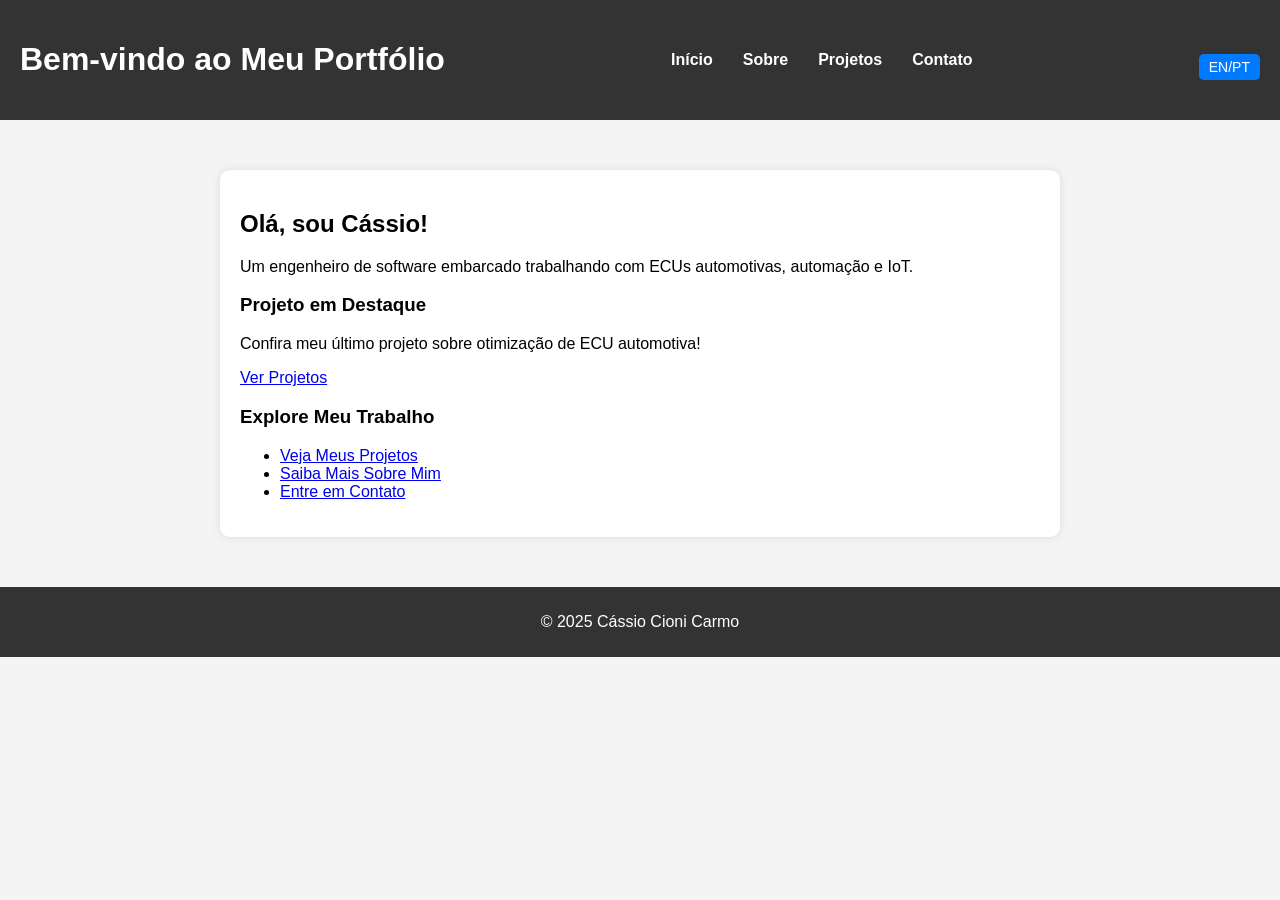
==== index.html @ e5561113 "feat: Add initial portfolio website with multi-language support - Created index.html for the homepag" ====
<!DOCTYPE html>
<html lang="pt-BR">
<head>
    <meta charset="UTF-8">
    <meta name="viewport" content="width=device-width, initial-scale=1.0">
    <title data-lang="pt" data-en="Home" data-pt="Início"></title>
    <!-- Link para o arquivo CSS externo -->
    <link rel="stylesheet" href="styles/style.css">
    <!-- Link para o arquivo JavaScript externo -->
    <script src="scripts/script.js" defer></script>
</head>
<body>
    <header>
        <h1 data-lang="pt" data-en="Welcome to My Portfolio" data-pt="Bem-vindo ao Meu Portfólio"></h1>
        <nav>
            <ul>
                <li><a href="index.html" data-lang="pt" data-en="Home" data-pt="Início"></a></li>
                <li><a href="about.html" data-lang="pt" data-en="About" data-pt="Sobre"></a></li>
                <li><a href="projects.html" data-lang="pt" data-en="Projects" data-pt="Projetos"></a></li>
                <li><a href="contact.html" data-lang="pt" data-en="Contact" data-pt="Contato"></a></li>
            </ul>
        </nav>
        <button class="lang-btn" onclick="toggleLanguage()">EN/PT</button>
    </header>
    
    <div class="container">
        <section class="intro">
            <h2 data-lang="pt" data-en="Hi, I'm Cássio!" data-pt="Olá, sou Cássio!"></h2>
            <p data-lang="pt" data-en="An embedded software engineer working with automotive ECUs, automation, and IoT." data-pt="Um engenheiro de software embarcado trabalhando com ECUs automotivas, automação e IoT."></p>
        </section>
        
        <section class="highlight">
            <h3 data-lang="pt" data-en="Featured Project" data-pt="Projeto em Destaque"></h3>
            <p data-lang="pt" data-en="Check out my latest project on automotive ECU optimization!" data-pt="Confira meu último projeto sobre otimização de ECU automotiva!"></p>
            <a href="projects.html" class="btn" data-lang="pt" data-en="View Projects" data-pt="Ver Projetos"></a>
        </section>
        
        <section class="explore">
            <h3 data-lang="pt" data-en="Explore My Work" data-pt="Explore Meu Trabalho"></h3>
            <ul>
                <li><a href="projects.html" data-lang="pt" data-en="See My Projects" data-pt="Veja Meus Projetos"></a></li>
                <li><a href="about.html" data-lang="pt" data-en="Learn More About Me" data-pt="Saiba Mais Sobre Mim"></a></li>
                <li><a href="contact.html" data-lang="pt" data-en="Get in Touch" data-pt="Entre em Contato"></a></li>
            </ul>
        </section>
    </div>
    
    <footer>
        <p>© 2025 Cássio Cioni Carmo</p>    
    </footer>
</body>
</html>
---- styles/style.css ----
body {
    font-family: Arial, sans-serif;
    margin: 0;
    padding: 0;
    background-color: #f4f4f4;
    text-align: center;
}

header {
    background: #333;
    color: #fff;
    padding: 20px;
    display: flex;
    justify-content: space-between;
    align-items: center;
}

nav ul {
    list-style: none;
    padding: 0;
    margin: 0;
    display: flex;
}

nav ul li {
    margin: 0 15px;
}

nav ul li a {
    color: white;
    text-decoration: none;
    font-weight: bold;
}

.container {
    max-width: 800px;
    margin: 50px auto;
    padding: 20px;
    background: white;
    border-radius: 10px;
    box-shadow: 0 0 10px rgba(0, 0, 0, 0.1);
    text-align: left;
}

.project {
    margin-bottom: 20px;
    padding: 15px;
    background: #e8e8e8;
    border-radius: 5px;
}

footer {
    background: #333;
    color: white;
    padding: 10px;
    margin-top: 20px;
}

.lang-btn {
    background: #007bff;
    color: white;
    border: none;
    padding: 5px 10px;
    cursor: pointer;
    border-radius: 5px;
    font-size: 14px;
}

body {
    font-family: Arial, sans-serif;
    margin: 0;
    padding: 0;
    background-color: #f4f4f4;
    text-align: center;
}

form {
    display: flex;
    flex-direction: column;
}

label {
    font-weight: bold;
    margin-top: 10px;
}

input, textarea {
    width: 100%;
    padding: 10px;
    margin-top: 5px;
    border: 1px solid #ccc;
    border-radius: 5px;
}

button {
    margin-top: 15px;
    padding: 10px;
    background: #333;
    color: white;
    border: none;
    border-radius: 5px;
    cursor: pointer;
}
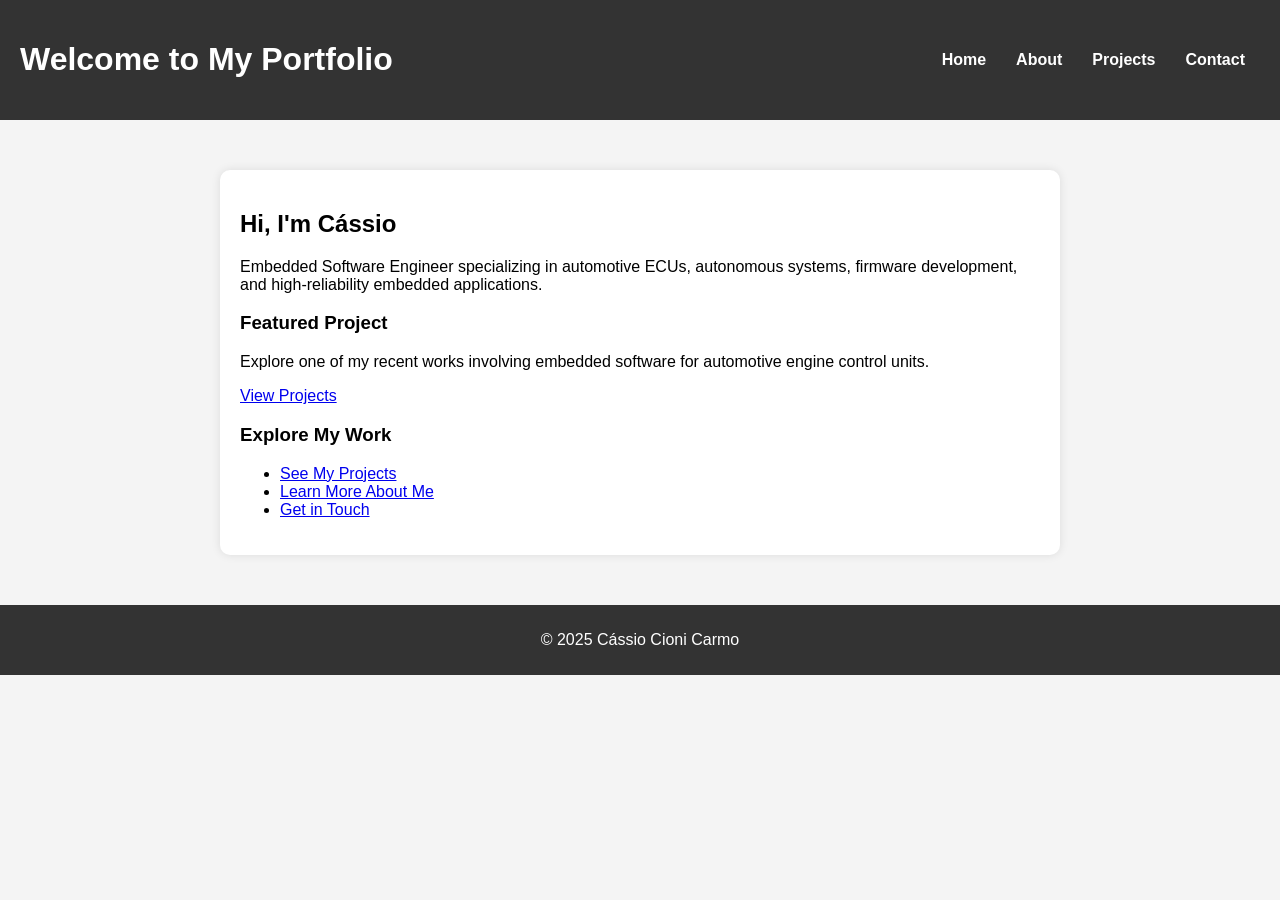
==== commit ef15fcca: "feat: Update website content and structure for improved clarity and professionalism" ====
--- a/index.html
+++ b/index.html
@@ -1,52 +1,59 @@
 <!DOCTYPE html>
-<html lang="pt-BR">
+<html lang="en">
 <head>
     <meta charset="UTF-8">
     <meta name="viewport" content="width=device-width, initial-scale=1.0">
-    <title data-lang="pt" data-en="Home" data-pt="Início"></title>
-    <!-- Link para o arquivo CSS externo -->
+    <title>Home</title>
     <link rel="stylesheet" href="styles/style.css">
-    <!-- Link para o arquivo JavaScript externo -->
     <script src="scripts/script.js" defer></script>
 </head>
+
 <body>
+
     <header>
-        <h1 data-lang="pt" data-en="Welcome to My Portfolio" data-pt="Bem-vindo ao Meu Portfólio"></h1>
+        <h1>Welcome to My Portfolio</h1>
         <nav>
             <ul>
-                <li><a href="index.html" data-lang="pt" data-en="Home" data-pt="Início"></a></li>
-                <li><a href="about.html" data-lang="pt" data-en="About" data-pt="Sobre"></a></li>
-                <li><a href="projects.html" data-lang="pt" data-en="Projects" data-pt="Projetos"></a></li>
-                <li><a href="contact.html" data-lang="pt" data-en="Contact" data-pt="Contato"></a></li>
+                <li><a href="index.html">Home</a></li>
+                <li><a href="about.html">About</a></li>
+                <li><a href="projects.html">Projects</a></li>
+                <li><a href="contact.html">Contact</a></li>
             </ul>
         </nav>
-        <button class="lang-btn" onclick="toggleLanguage()">EN/PT</button>
     </header>
     
     <div class="container">
+
         <section class="intro">
-            <h2 data-lang="pt" data-en="Hi, I'm Cássio!" data-pt="Olá, sou Cássio!"></h2>
-            <p data-lang="pt" data-en="An embedded software engineer working with automotive ECUs, automation, and IoT." data-pt="Um engenheiro de software embarcado trabalhando com ECUs automotivas, automação e IoT."></p>
+            <h2>Hi, I'm Cássio</h2>
+            <p>
+                Embedded Software Engineer specializing in automotive ECUs, autonomous systems,
+                firmware development, and high-reliability embedded applications.
+            </p>
         </section>
         
         <section class="highlight">
-            <h3 data-lang="pt" data-en="Featured Project" data-pt="Projeto em Destaque"></h3>
-            <p data-lang="pt" data-en="Check out my latest project on automotive ECU optimization!" data-pt="Confira meu último projeto sobre otimização de ECU automotiva!"></p>
-            <a href="projects.html" class="btn" data-lang="pt" data-en="View Projects" data-pt="Ver Projetos"></a>
+            <h3>Featured Project</h3>
+            <p>
+                Explore one of my recent works involving embedded software for automotive engine control units.
+            </p>
+            <a href="projects.html" class="btn">View Projects</a>
         </section>
         
         <section class="explore">
-            <h3 data-lang="pt" data-en="Explore My Work" data-pt="Explore Meu Trabalho"></h3>
+            <h3>Explore My Work</h3>
             <ul>
-                <li><a href="projects.html" data-lang="pt" data-en="See My Projects" data-pt="Veja Meus Projetos"></a></li>
-                <li><a href="about.html" data-lang="pt" data-en="Learn More About Me" data-pt="Saiba Mais Sobre Mim"></a></li>
-                <li><a href="contact.html" data-lang="pt" data-en="Get in Touch" data-pt="Entre em Contato"></a></li>
+                <li><a href="projects.html">See My Projects</a></li>
+                <li><a href="about.html">Learn More About Me</a></li>
+                <li><a href="contact.html">Get in Touch</a></li>
             </ul>
         </section>
+
     </div>
     
     <footer>
         <p>© 2025 Cássio Cioni Carmo</p>    
     </footer>
+
 </body>
 </html>
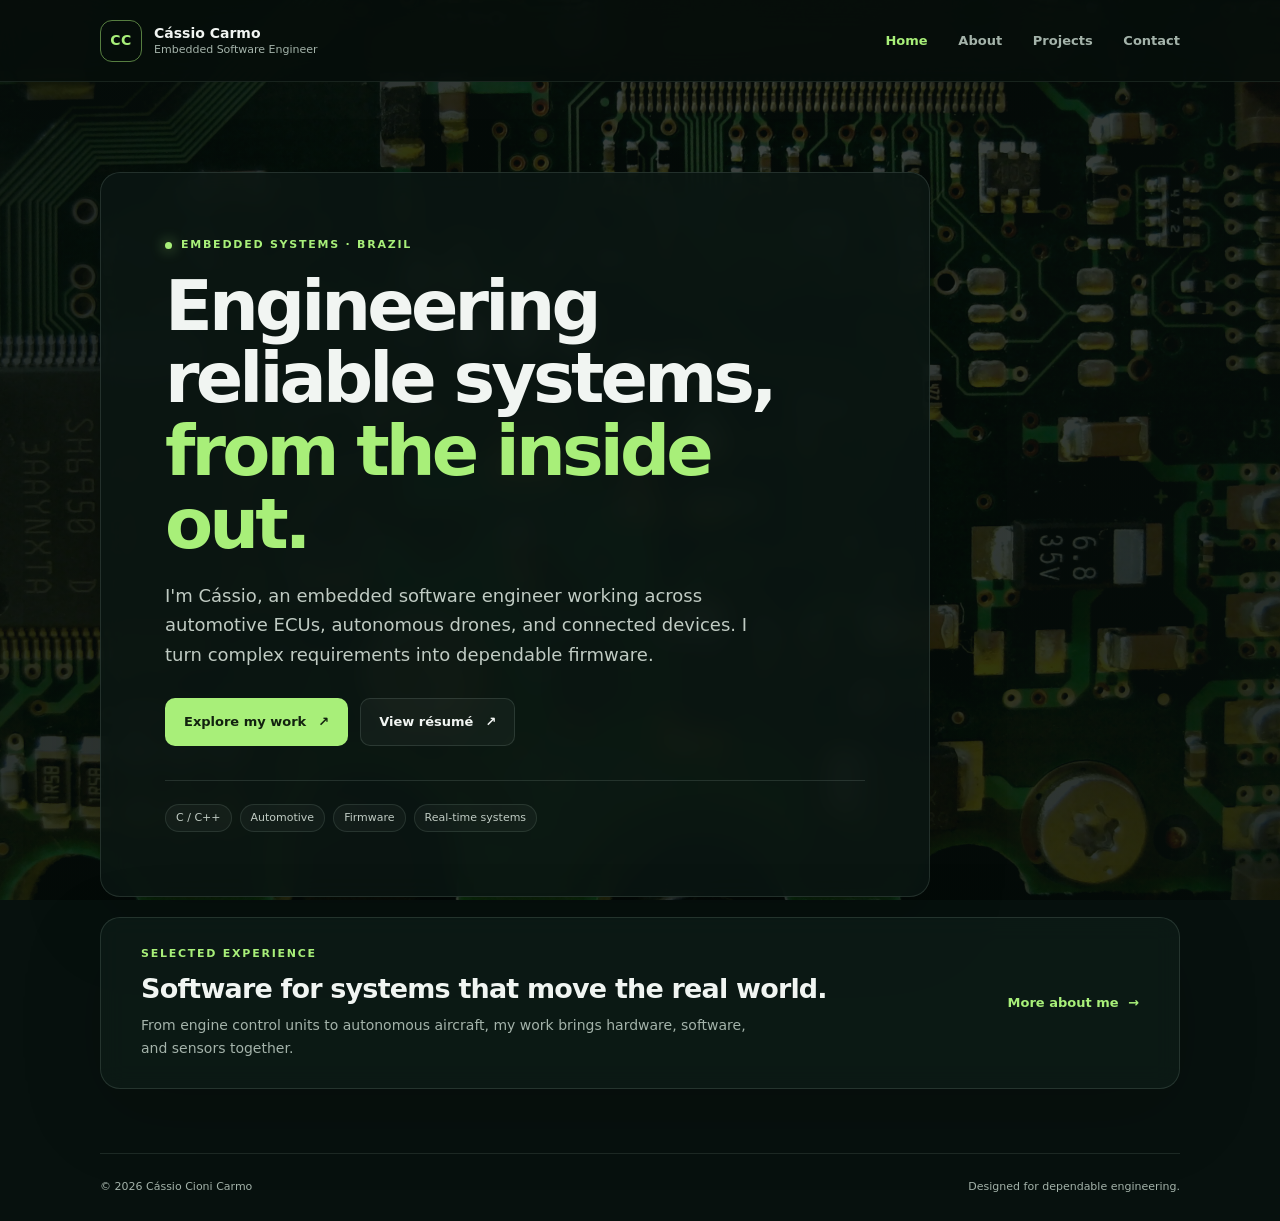
==== commit 4ec823ab: "Refactor code structure for improved readability and maintainability" ====
--- a/index.html
+++ b/index.html
@@ -3,57 +3,61 @@
 <head>
     <meta charset="UTF-8">
     <meta name="viewport" content="width=device-width, initial-scale=1.0">
-    <title>Home</title>
+    <meta name="description" content="Cássio Cioni Carmo is an embedded software engineer building reliable automotive, drone, and connected systems.">
+    <meta name="theme-color" content="#07110e">
+    <title>Cássio Cioni Carmo — Embedded Software Engineer</title>
     <link rel="stylesheet" href="styles/style.css">
-    <script src="scripts/script.js" defer></script>
 </head>
-
 <body>
-
-    <header>
-        <h1>Welcome to My Portfolio</h1>
-        <nav>
-            <ul>
-                <li><a href="index.html">Home</a></li>
+    <header class="site-header">
+        <a class="brand" href="index.html" aria-label="Cássio Carmo — Home">
+            <span class="brand-mark">CC</span>
+            <span class="brand-name">Cássio Carmo<span class="brand-role">Embedded Software Engineer</span></span>
+        </a>
+        <nav aria-label="Main navigation">
+            <ul class="nav-list">
+                <li><a href="index.html" aria-current="page">Home</a></li>
                 <li><a href="about.html">About</a></li>
                 <li><a href="projects.html">Projects</a></li>
                 <li><a href="contact.html">Contact</a></li>
             </ul>
         </nav>
     </header>
-    
-    <div class="container">
 
-        <section class="intro">
-            <h2>Hi, I'm Cássio</h2>
-            <p>
-                Embedded Software Engineer specializing in automotive ECUs, autonomous systems,
-                firmware development, and high-reliability embedded applications.
+    <main id="main-content" class="home-main">
+        <section class="hero panel">
+            <p class="eyebrow"><span class="status-dot"></span> Embedded systems · Brazil</p>
+            <h1>Engineering reliable systems, <span>from the inside out.</span></h1>
+            <p class="hero-copy">
+                I'm Cássio, an embedded software engineer working across automotive ECUs,
+                autonomous drones, and connected devices. I turn complex requirements into
+                dependable firmware.
             </p>
-        </section>
-        
-        <section class="highlight">
-            <h3>Featured Project</h3>
-            <p>
-                Explore one of my recent works involving embedded software for automotive engine control units.
-            </p>
-            <a href="projects.html" class="btn">View Projects</a>
-        </section>
-        
-        <section class="explore">
-            <h3>Explore My Work</h3>
-            <ul>
-                <li><a href="projects.html">See My Projects</a></li>
-                <li><a href="about.html">Learn More About Me</a></li>
-                <li><a href="contact.html">Get in Touch</a></li>
-            </ul>
+            <div class="button-row">
+                <a class="button button-primary" href="projects.html">Explore my work <span aria-hidden="true">↗</span></a>
+                <a class="button button-secondary" href="Cassio_Cioni_Carmo_CV_EN.pdf" target="_blank" rel="noopener noreferrer">View résumé <span aria-hidden="true">↗</span></a>
+            </div>
+            <div class="expertise" aria-label="Areas of expertise">
+                <span>C / C++</span>
+                <span>Automotive</span>
+                <span>Firmware</span>
+                <span>Real-time systems</span>
+            </div>
         </section>
 
-    </div>
-    
-    <footer>
-        <p>© 2025 Cássio Cioni Carmo</p>    
+        <section class="featured panel">
+            <div>
+                <p class="eyebrow">Selected experience</p>
+                <h2>Software for systems that move the real world.</h2>
+                <p>From engine control units to autonomous aircraft, my work brings hardware, software, and sensors together.</p>
+            </div>
+            <a class="text-link" href="about.html">More about me <span aria-hidden="true">→</span></a>
+        </section>
+    </main>
+
+    <footer class="site-footer">
+        <span>© 2026 Cássio Cioni Carmo</span>
+        <span>Designed for dependable engineering.</span>
     </footer>
-
 </body>
 </html>
--- a/styles/style.css
+++ b/styles/style.css
@@ -1,103 +1,627 @@
+:root {
+    color-scheme: dark;
+    --page: #07110e;
+    --panel: rgba(11, 22, 19, 0.88);
+    --panel-soft: rgba(13, 28, 23, 0.82);
+    --line: rgba(191, 219, 205, 0.14);
+    --text: #f1f5f2;
+    --muted: #a4b3aa;
+    --accent: #a8ef79;
+    --accent-dark: #12220f;
+    --content-width: 1080px;
+}
+
+* {
+    box-sizing: border-box;
+}
+
+html {
+    min-width: 320px;
+    scroll-behavior: smooth;
+}
+
 body {
-    font-family: Arial, sans-serif;
+    min-height: 100vh;
+    margin: 0;
+    display: flex;
+    flex-direction: column;
+    color: var(--text);
+    background-color: var(--page);
+    background-image:
+        linear-gradient(115deg, rgba(5, 13, 10, 0.9) 0%, rgba(5, 13, 10, 0.76) 50%, rgba(5, 13, 10, 0.87) 100%),
+        url("../images/background.jpg");
+    background-position: center, center;
+    background-size: cover;
+    background-attachment: fixed;
+    font-family: Inter, ui-sans-serif, system-ui, -apple-system, BlinkMacSystemFont, "Segoe UI", sans-serif;
+    font-size: 16px;
+    line-height: 1.65;
+    -webkit-font-smoothing: antialiased;
+}
+
+a {
+    color: inherit;
+}
+
+a:focus-visible {
+    outline: 2px solid var(--accent);
+    outline-offset: 4px;
+    border-radius: 4px;
+}
+
+.site-header {
+    position: sticky;
+    z-index: 2;
+    top: 0;
+    width: 100%;
+    min-height: 82px;
+    padding: 14px max(6vw, calc((100vw - var(--content-width)) / 2));
+    display: flex;
+    align-items: center;
+    justify-content: space-between;
+    gap: 28px;
+    border-bottom: 1px solid rgba(191, 219, 205, 0.1);
+    background: rgba(6, 14, 11, 0.9);
+    backdrop-filter: blur(16px);
+}
+
+.brand {
+    display: inline-flex;
+    align-items: center;
+    gap: 12px;
+    color: var(--text);
+    text-decoration: none;
+}
+
+.brand-mark {
+    width: 42px;
+    height: 42px;
+    display: grid;
+    place-items: center;
+    border: 1px solid rgba(168, 239, 121, 0.5);
+    border-radius: 12px;
+    color: var(--accent);
+    font-size: 14px;
+    font-weight: 750;
+    letter-spacing: 0.04em;
+}
+
+.brand-name {
+    font-size: 14px;
+    font-weight: 700;
+    line-height: 1.35;
+}
+
+.brand-role {
+    display: block;
+    color: var(--muted);
+    font-size: 11px;
+    font-weight: 450;
+}
+
+.nav-list {
     margin: 0;
     padding: 0;
-    background-color: #f4f4f4;
-    text-align: center;
-}
-
-header {
-    background: #333;
-    color: #fff;
-    padding: 20px;
-    display: flex;
+    display: flex;
+    align-items: center;
+    gap: clamp(16px, 2.4vw, 32px);
+    list-style: none;
+}
+
+.nav-list a {
+    color: var(--muted);
+    font-size: 13px;
+    font-weight: 550;
+    text-decoration: none;
+    transition: color 160ms ease;
+}
+
+.nav-list a:hover,
+.nav-list a[aria-current="page"] {
+    color: var(--accent);
+}
+
+.home-main,
+.page-main {
+    width: min(calc(100% - 48px), var(--content-width));
+    margin: 0 auto;
+    flex: 1;
+}
+
+.home-main {
+    padding: clamp(56px, 10vh, 100px) 0 64px;
+}
+
+.page-main {
+    padding: clamp(48px, 8vh, 80px) 0 64px;
+}
+
+.panel {
+    border: 1px solid var(--line);
+    border-radius: 20px;
+    background: var(--panel);
+    box-shadow: 0 24px 80px rgba(0, 0, 0, 0.18);
+    backdrop-filter: blur(12px);
+}
+
+.hero {
+    max-width: 830px;
+    padding: clamp(30px, 6vw, 64px);
+}
+
+.eyebrow {
+    margin: 0 0 16px;
+    display: flex;
+    align-items: center;
+    gap: 9px;
+    color: var(--accent);
+    font-size: 11px;
+    font-weight: 750;
+    letter-spacing: 0.16em;
+    line-height: 1.5;
+    text-transform: uppercase;
+}
+
+.status-dot {
+    width: 7px;
+    height: 7px;
+    border-radius: 50%;
+    background: var(--accent);
+    box-shadow: 0 0 14px rgba(168, 239, 121, 0.8);
+}
+
+h1,
+h2,
+h3,
+p {
+    margin-top: 0;
+}
+
+.hero h1,
+.page-heading h1 {
+    max-width: 760px;
+    margin-bottom: 20px;
+    font-size: clamp(40px, 7vw, 70px);
+    font-weight: 680;
+    letter-spacing: -0.055em;
+    line-height: 1.04;
+}
+
+.hero h1 span,
+.page-heading h1 span {
+    color: var(--accent);
+}
+
+.hero-copy {
+    max-width: 620px;
+    margin-bottom: 28px;
+    color: #c0cbc3;
+    font-size: clamp(16px, 2vw, 18px);
+}
+
+.button-row {
+    display: flex;
+    flex-wrap: wrap;
+    gap: 12px;
+}
+
+.button {
+    min-height: 48px;
+    padding: 0 18px;
+    display: inline-flex;
+    align-items: center;
+    justify-content: center;
+    gap: 12px;
+    border: 1px solid transparent;
+    border-radius: 10px;
+    font-size: 13px;
+    font-weight: 700;
+    text-decoration: none;
+    transition: transform 160ms ease, background-color 160ms ease, border-color 160ms ease;
+}
+
+.button:hover {
+    transform: translateY(-2px);
+}
+
+.button-primary {
+    color: var(--accent-dark);
+    background: var(--accent);
+}
+
+.button-primary:hover {
+    background: #bcf596;
+}
+
+.button-secondary {
+    border-color: var(--line);
+    color: var(--text);
+    background: rgba(255, 255, 255, 0.035);
+}
+
+.button-secondary:hover {
+    border-color: rgba(168, 239, 121, 0.55);
+}
+
+.expertise,
+.tag-list {
+    display: flex;
+    flex-wrap: wrap;
+    gap: 8px;
+}
+
+.expertise {
+    margin-top: 34px;
+    padding-top: 23px;
+    border-top: 1px solid var(--line);
+}
+
+.expertise span,
+.tag-list span {
+    padding: 5px 10px;
+    border: 1px solid rgba(191, 219, 205, 0.12);
+    border-radius: 999px;
+    color: #c0cbc3;
+    background: rgba(255, 255, 255, 0.035);
+    font-size: 11px;
+    line-height: 1.5;
+}
+
+.featured {
+    margin-top: 20px;
+    padding: 28px clamp(24px, 4vw, 40px);
+    display: flex;
+    align-items: center;
     justify-content: space-between;
-    align-items: center;
-}
-
-nav ul {
-    list-style: none;
-    padding: 0;
+    gap: 32px;
+    background: var(--panel-soft);
+}
+
+.featured .eyebrow {
+    margin-bottom: 9px;
+}
+
+.featured h2,
+.content-panel h2,
+.resume-card h2 {
+    margin-bottom: 8px;
+    font-size: clamp(20px, 3vw, 27px);
+    letter-spacing: -0.03em;
+    line-height: 1.25;
+}
+
+.featured p:not(.eyebrow) {
+    max-width: 620px;
+    margin-bottom: 0;
+    color: var(--muted);
+    font-size: 14px;
+}
+
+.text-link {
+    flex: 0 0 auto;
+    color: var(--accent);
+    font-size: 13px;
+    font-weight: 700;
+    text-decoration: none;
+}
+
+.text-link span {
+    margin-left: 5px;
+    transition: margin 160ms ease;
+}
+
+.text-link:hover span {
+    margin-left: 9px;
+}
+
+.page-heading {
+    margin-bottom: 36px;
+}
+
+.page-heading .eyebrow {
+    margin-bottom: 14px;
+}
+
+.page-heading h1 {
+    max-width: 780px;
+    margin-bottom: 15px;
+    font-size: clamp(38px, 6vw, 58px);
+}
+
+.page-lead {
+    max-width: 640px;
+    margin-bottom: 0;
+    color: #c0cbc3;
+    font-size: 17px;
+}
+
+.content-panel {
+    margin-bottom: 16px;
+    padding: clamp(24px, 4vw, 38px);
+}
+
+.content-panel h2 {
+    margin-bottom: 16px;
+}
+
+.content-panel p:not(.eyebrow) {
+    max-width: 800px;
+    color: #c0cbc3;
+}
+
+.content-panel p:last-child {
+    margin-bottom: 0;
+}
+
+.content-panel .tag-list {
+    margin: 20px 0;
+}
+
+.content-panel .tag-list span {
+    padding: 7px 12px;
+    color: var(--text);
+    font-size: 12px;
+}
+
+.muted-copy {
+    font-size: 14px;
+}
+
+.project-section + .project-section {
+    margin-top: 44px;
+}
+
+.section-heading {
+    margin-bottom: 16px;
+    display: flex;
+    align-items: baseline;
+    justify-content: space-between;
+    gap: 20px;
+}
+
+.section-heading h2 {
     margin: 0;
-    display: flex;
-}
-
-nav ul li {
-    margin: 0 15px;
-}
-
-nav ul li a {
-    color: white;
+    font-size: 21px;
+    letter-spacing: -0.025em;
+}
+
+.section-count {
+    color: var(--muted);
+    font-size: 11px;
+    letter-spacing: 0.1em;
+}
+
+.project-grid {
+    display: grid;
+    grid-template-columns: repeat(2, minmax(0, 1fr));
+    gap: 14px;
+}
+
+.project-card {
+    padding: 24px;
+    background: var(--panel-soft);
+    transition: transform 180ms ease, border-color 180ms ease;
+}
+
+.project-card:hover,
+.contact-card:hover {
+    transform: translateY(-3px);
+    border-color: rgba(168, 239, 121, 0.38);
+}
+
+.project-meta {
+    margin-bottom: 12px;
+    display: flex;
+    flex-wrap: wrap;
+    justify-content: space-between;
+    gap: 8px;
+    color: var(--accent);
+    font-size: 11px;
+    font-weight: 700;
+    letter-spacing: 0.04em;
+    text-transform: uppercase;
+}
+
+.project-meta span {
+    color: var(--muted);
+    font-weight: 500;
+}
+
+.project-card h3 {
+    margin-bottom: 10px;
+    font-size: 17px;
+    letter-spacing: -0.02em;
+    line-height: 1.4;
+}
+
+.project-card > p:not(.project-meta) {
+    min-height: 74px;
+    margin-bottom: 18px;
+    color: var(--muted);
+    font-size: 13px;
+}
+
+.project-card .tag-list span {
+    font-size: 10px;
+}
+
+.contact-main {
+    max-width: 920px;
+}
+
+.contact-grid {
+    display: grid;
+    grid-template-columns: repeat(3, minmax(0, 1fr));
+    gap: 14px;
+}
+
+.contact-card {
+    position: relative;
+    min-height: 185px;
+    padding: 22px;
+    display: flex;
+    flex-direction: column;
+    align-items: flex-start;
     text-decoration: none;
-    font-weight: bold;
-}
-
-.container {
-    max-width: 800px;
-    margin: 50px auto;
-    padding: 20px;
-    background: white;
+    transition: transform 180ms ease, border-color 180ms ease;
+}
+
+.contact-icon {
+    min-width: 36px;
+    height: 36px;
+    margin-bottom: 18px;
+    padding: 0 7px;
+    display: grid;
+    place-items: center;
+    border: 1px solid rgba(168, 239, 121, 0.35);
     border-radius: 10px;
-    box-shadow: 0 0 10px rgba(0, 0, 0, 0.1);
-    text-align: left;
-}
-
-.project {
-    margin-bottom: 20px;
-    padding: 15px;
-    background: #e8e8e8;
-    border-radius: 5px;
-}
-
-footer {
-    background: #333;
-    color: white;
-    padding: 10px;
-    margin-top: 20px;
-}
-
-.lang-btn {
-    background: #007bff;
-    color: white;
-    border: none;
-    padding: 5px 10px;
-    cursor: pointer;
-    border-radius: 5px;
+    color: var(--accent);
+    font-size: 13px;
+    font-weight: 750;
+}
+
+.contact-label {
+    margin-bottom: 4px;
+    color: var(--muted);
+    font-size: 11px;
+    font-weight: 700;
+    letter-spacing: 0.12em;
+    text-transform: uppercase;
+}
+
+.contact-value {
+    padding-right: 16px;
+    overflow-wrap: anywhere;
     font-size: 14px;
-}
-
-body {
-    font-family: Arial, sans-serif;
-    margin: 0;
-    padding: 0;
-    background-color: #f4f4f4;
-    text-align: center;
-}
-
-form {
-    display: flex;
-    flex-direction: column;
-}
-
-label {
-    font-weight: bold;
-    margin-top: 10px;
-}
-
-input, textarea {
-    width: 100%;
-    padding: 10px;
-    margin-top: 5px;
-    border: 1px solid #ccc;
-    border-radius: 5px;
-}
-
-button {
-    margin-top: 15px;
-    padding: 10px;
-    background: #333;
-    color: white;
-    border: none;
-    border-radius: 5px;
-    cursor: pointer;
-}+    font-weight: 600;
+}
+
+.contact-arrow {
+    position: absolute;
+    right: 20px;
+    bottom: 19px;
+    color: var(--accent);
+    font-size: 16px;
+}
+
+.resume-card {
+    margin-top: 16px;
+    padding: 26px 30px;
+    display: flex;
+    align-items: center;
+    justify-content: space-between;
+    gap: 24px;
+    background: var(--panel-soft);
+}
+
+.resume-card .eyebrow {
+    margin-bottom: 8px;
+}
+
+.resume-card h2 {
+    margin-bottom: 0;
+}
+
+.site-footer {
+    width: min(calc(100% - 48px), var(--content-width));
+    min-height: 68px;
+    margin: 0 auto;
+    display: flex;
+    align-items: center;
+    justify-content: space-between;
+    gap: 18px;
+    border-top: 1px solid rgba(191, 219, 205, 0.12);
+    color: var(--muted);
+    font-size: 11px;
+}
+
+.site-footer .text-link {
+    font-size: 11px;
+}
+
+@media (max-width: 680px) {
+    body {
+        background-attachment: scroll;
+    }
+
+    .site-header {
+        position: static;
+        padding: 13px 20px 0;
+        flex-direction: column;
+        align-items: flex-start;
+        gap: 12px;
+    }
+
+    .site-header nav {
+        width: 100%;
+        overflow-x: auto;
+    }
+
+    .nav-list {
+        min-width: max-content;
+        padding: 0 0 12px;
+        gap: 22px;
+    }
+
+    .home-main,
+    .page-main {
+        width: min(calc(100% - 32px), var(--content-width));
+    }
+
+    .home-main {
+        padding-top: 28px;
+    }
+
+    .page-main {
+        padding-top: 38px;
+    }
+
+    .hero {
+        padding: 28px 22px;
+    }
+
+    .hero h1 {
+        font-size: clamp(38px, 12vw, 56px);
+    }
+
+    .featured,
+    .resume-card {
+        align-items: flex-start;
+        flex-direction: column;
+    }
+
+    .featured {
+        gap: 18px;
+    }
+
+    .project-grid,
+    .contact-grid {
+        grid-template-columns: 1fr;
+    }
+
+    .project-card > p:not(.project-meta) {
+        min-height: 0;
+    }
+
+    .contact-card {
+        min-height: 155px;
+    }
+
+    .site-footer {
+        width: min(calc(100% - 32px), var(--content-width));
+        padding: 16px 0;
+        align-items: flex-start;
+        flex-direction: column;
+        justify-content: center;
+        gap: 4px;
+    }
+}
+
+@media (prefers-reduced-motion: reduce) {
+    *,
+    *::before,
+    *::after {
+        scroll-behavior: auto !important;
+        transition-duration: 0.01ms !important;
+    }
+}
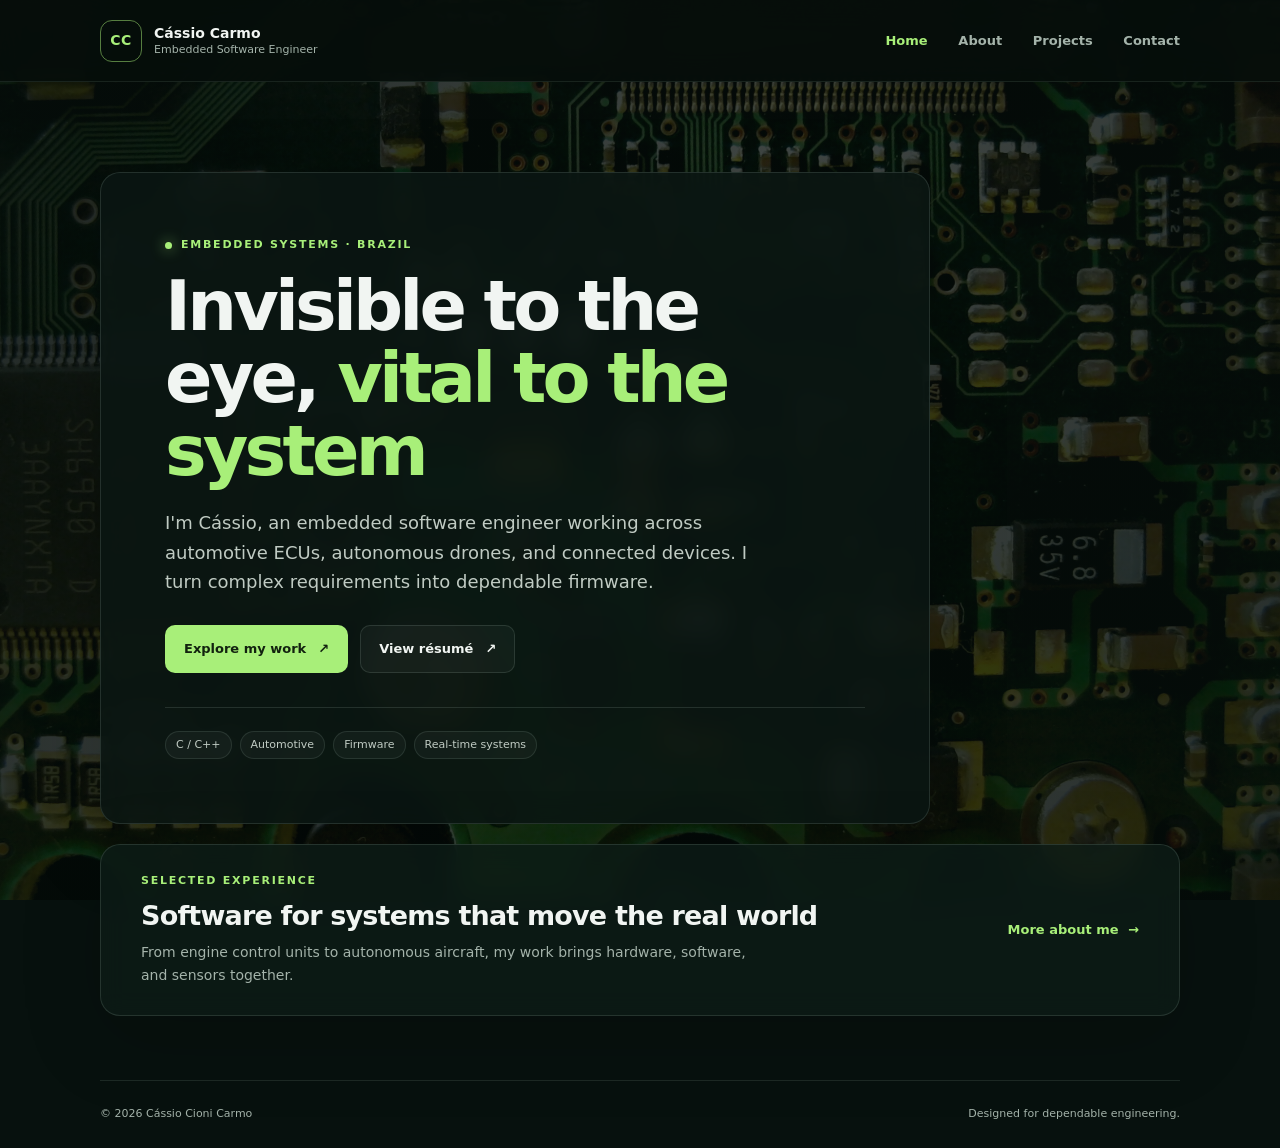
==== commit 228064e1: "feat: Update headings for improved clarity and consistency across pages" ====
--- a/index.html
+++ b/index.html
@@ -6,7 +6,7 @@
     <meta name="description" content="Cássio Cioni Carmo is an embedded software engineer building reliable automotive, drone, and connected systems.">
     <meta name="theme-color" content="#07110e">
     <title>Cássio Cioni Carmo — Embedded Software Engineer</title>
-    <link rel="stylesheet" href="styles/style.css">
+    <link rel="stylesheet" href="styles/style.css?v=20261018">
 </head>
 <body>
     <header class="site-header">
@@ -27,7 +27,7 @@
     <main id="main-content" class="home-main">
         <section class="hero panel">
             <p class="eyebrow"><span class="status-dot"></span> Embedded systems · Brazil</p>
-            <h1>Engineering reliable systems, <span>from the inside out.</span></h1>
+            <h1>Invisible to the eye,<span> vital to the system</span></h1>
             <p class="hero-copy">
                 I'm Cássio, an embedded software engineer working across automotive ECUs,
                 autonomous drones, and connected devices. I turn complex requirements into
@@ -48,7 +48,7 @@
         <section class="featured panel">
             <div>
                 <p class="eyebrow">Selected experience</p>
-                <h2>Software for systems that move the real world.</h2>
+                <h2>Software for systems that move the real world</h2>
                 <p>From engine control units to autonomous aircraft, my work brings hardware, software, and sensors together.</p>
             </div>
             <a class="text-link" href="about.html">More about me <span aria-hidden="true">→</span></a>
